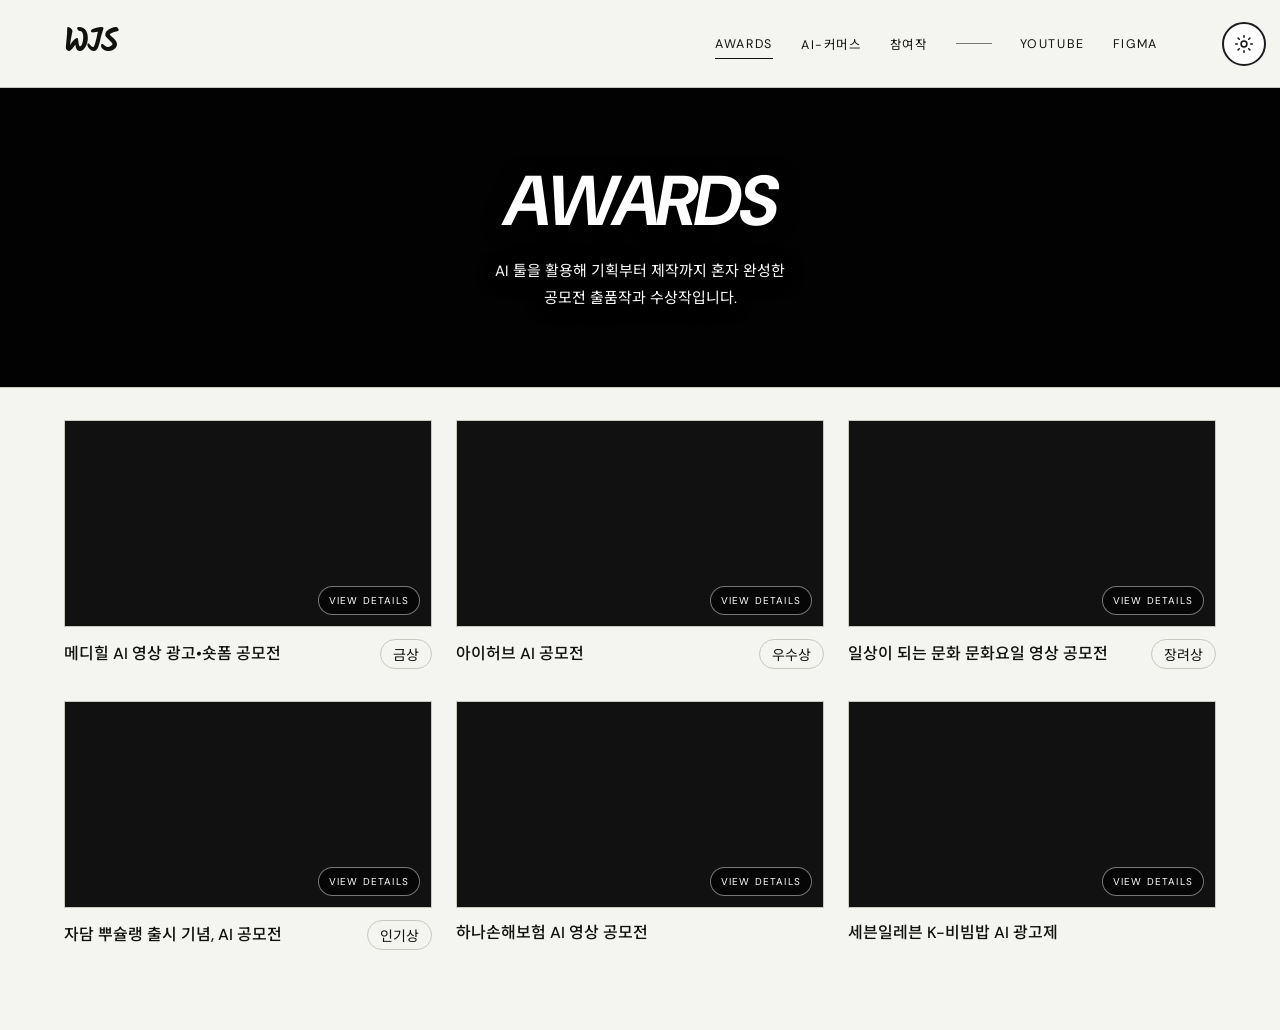
==== awards.html @ 1b49d96f "Update award details and add Figma link Add responsive detail popups for all award films, year badge" ====
<!doctype html>
<html lang="ko">
<head>
  <meta charset="utf-8">
  <meta name="viewport" content="width=device-width,initial-scale=1">
  <meta name="description" content="송위종의 공모전 출품작과 수상작">
  <title>AWARDS — SONG WIJONG</title>
  <link rel="stylesheet" href="styles.css">
  <link rel="stylesheet" href="awards.css">
  <style>
    .film-open{position:relative;display:block;width:100%;padding:0;border:0;background:none;color:inherit;cursor:pointer;text-align:inherit}
    .film-open video{display:block;width:100%;pointer-events:none}
    .film-open-hint{position:absolute;right:12px;bottom:12px;padding:7px 10px;border:1px solid rgba(255,255,255,.45);border-radius:999px;background:rgba(0,0,0,.6);color:#fff;font-size:10px;letter-spacing:.12em;backdrop-filter:blur(8px)}
    .project-modal[hidden]{display:none}
    .project-modal{position:fixed;inset:0;z-index:1000;display:grid;place-items:center;padding:24px}
    .project-modal-backdrop{position:absolute;inset:0;background:rgba(0,0,0,.82);backdrop-filter:blur(10px)}
    .project-dialog{position:relative;z-index:1;display:grid;grid-template-columns:minmax(0,1.25fr) minmax(300px,.75fr);width:min(1160px,94vw);max-height:90vh;overflow:auto;border:1px solid rgba(255,255,255,.16);background:#0b0b0b;color:#f7f7f7;box-shadow:0 30px 100px rgba(0,0,0,.55)}
    .project-media{display:flex;align-items:center;justify-content:center;min-height:420px;background:#000}
    .project-media video{display:block;width:100%;max-height:82vh;object-fit:contain;background:#000}
    .project-info{display:flex;flex-direction:column;justify-content:center;padding:clamp(28px,4vw,58px)}
    .project-kicker{margin:0 0 16px;color:#aaa;font-size:10px;letter-spacing:.2em}
    .project-year{align-self:flex-start;margin:0 0 18px;padding:7px 15px;border:1px solid rgba(255,255,255,.42);border-radius:999px;color:#fff;font-size:11px;font-weight:700;letter-spacing:.08em}
    .project-info h2{margin:0 0 12px;font-size:clamp(23px,2.7vw,40px);line-height:1.17;word-break:keep-all}
    .project-award{margin:0 0 30px;color:#ddd;font-size:15px;line-height:1.5}
    .project-award:empty{display:none}
    .project-meta{margin:0}
    .project-meta>div{display:grid;grid-template-columns:105px 1fr;gap:14px;padding:15px 0;border-top:1px solid rgba(255,255,255,.13)}
    .project-meta>div:last-child{border-bottom:1px solid rgba(255,255,255,.13)}
    .project-meta dt{font-size:12px;font-weight:700;white-space:nowrap}
    .project-meta dd{margin:0;color:#ccc;font-size:13px;line-height:1.7}
    .project-close{position:absolute;top:14px;right:14px;z-index:2;width:40px;height:40px;border:1px solid rgba(255,255,255,.3);border-radius:50%;background:rgba(0,0,0,.65);color:#fff;font-size:23px;line-height:1;cursor:pointer}
    body.modal-open{overflow:hidden}
    @media(max-width:760px){.project-modal{padding:12px}.project-dialog{grid-template-columns:1fr;width:min(96vw,560px);max-height:92vh}.project-media{min-height:auto}.project-media video{max-height:53vh}.project-info{padding:26px 22px 32px}.project-meta>div{grid-template-columns:1fr;gap:7px}.film-open-hint{font-size:9px}}
  </style>
</head>
<body>
  <header class="top solid">
    <a class="brand" href="index.html" aria-label="WJS 홈">WJS</a>
    <button class="menu-btn" aria-label="메뉴 열기">MENU</button>
    <nav>
      <a class="on" aria-current="page" href="awards.html">AWARDS</a>
      <a href="works.html">AI-커머스</a>
      <a href="participated.html">참여작</a>
      <i></i>
      <a href="https://youtube.com/channel/UCOjtJ3QTxwpZEhkZmXVab7g?si=7heXzg0yucJP3MeO" target="_blank" rel="noopener noreferrer" aria-label="유튜브 채널 (새 탭)">YOUTUBE</a>
      <a href="https://www.figma.com/proto/ed7WmPdUXU2nTLthD0Yu2n/%EC%86%A1%EC%9C%84%EC%A2%85-%ED%8F%AC%ED%8A%B8%ED%8F%B4%EB%A6%AC%EC%98%A4?node-id=6047-2&amp;t=2Xgq5gxf2o704ZY4-1&amp;scaling=contain&amp;content-scaling=fixed&amp;page-id=0%3A1" target="_blank" rel="noopener noreferrer" aria-label="Figma 포트폴리오 (새 탭)">FIGMA</a>
    </nav>
  </header>
  <main class="archive awards">
    <section class="archive-head awards-intro has-bg-video" aria-labelledby="awards-title">
      <video class="awards-bg-video" autoplay muted loop playsinline preload="auto" aria-hidden="true" tabindex="-1"><source src="videos/awards-bg.mp4" type="video/mp4"></video>
      <h1 id="awards-title">AWARDS</h1>
      <p>AI 툴을 활용해 기획부터 제작까지 혼자 완성한<br class="intro-break"> 공모전 출품작과 수상작입니다.</p>
    </section>
    <div class="award-films">
      <article class="award-film">
        <button class="film-open" type="button" data-title="메디힐 AI 영상 광고•숏폼 공모전" data-year="2026년" data-award="부문2 종합 금상" data-tools="Kling, Hailuo, NanoBanana Pro" data-role="기획, 이미지 생성, 영상 제작, 편집, 녹음" data-video="videos/mediheal.mp4#t=0.1" aria-label="메디힐 AI 영상 광고 숏폼 공모전 상세 보기">
          <video muted playsinline preload="metadata" aria-hidden="true"><source src="videos/mediheal.mp4#t=0.1" type="video/mp4"></video><span class="film-open-hint">VIEW DETAILS</span>
        </button>
        <div class="film-caption"><h2>메디힐 AI 영상 광고•숏폼 공모전</h2><span class="film-award">금상</span></div>
      </article>
      <article class="award-film">
        <button class="film-open" type="button" data-title="아이허브 AI 공모전" data-year="2026년" data-award="주제1 숏폼 부문 우수상" data-tools="Kling, NanoBanana Pro, ChatGPT, Suno AI" data-role="기획, 이미지 생성, 영상 제작, 편집, 녹음" data-video="videos/iherb.mp4#t=0.1" aria-label="아이허브 AI 공모전 상세 보기">
          <video muted playsinline preload="metadata" aria-hidden="true"><source src="videos/iherb.mp4#t=0.1" type="video/mp4"></video><span class="film-open-hint">VIEW DETAILS</span>
        </button>
        <div class="film-caption"><h2>아이허브 AI 공모전</h2><span class="film-award">우수상</span></div>
      </article>
      <article class="award-film">
        <button class="film-open" type="button" data-title="일상이 되는 문화 문화요일 영상 공모전" data-year="2026년" data-award="장려상" data-tools="Kling, Hailuo, NanoBanana Pro, Suno AI" data-role="기획, 이미지 생성, 동영상 생성, 편집" data-video="videos/culture.mp4#t=0.1" aria-label="일상이 되는 문화 문화요일 영상 공모전 상세 보기">
          <video muted playsinline preload="metadata" aria-hidden="true"><source src="videos/culture.mp4#t=0.1" type="video/mp4"></video><span class="film-open-hint">VIEW DETAILS</span>
        </button>
        <div class="film-caption"><h2>일상이 되는 문화 문화요일 영상 공모전</h2><span class="film-award">장려상</span></div>
      </article>
      <article class="award-film">
        <button class="film-open" type="button" data-title="자담 뿌슐랭 출시 기념, AI 공모전" data-year="2026년" data-award="인기상" data-tools="Kling, NanoBanana Pro, Suno AI" data-role="기획, 이미지 생성, 동영상 생성, 편집" data-video="videos/bbusulang.mp4#t=0.1" aria-label="자담 뿌슐랭 출시 기념 AI 공모전 상세 보기">
          <video muted playsinline preload="metadata" aria-hidden="true"><source src="videos/bbusulang.mp4#t=0.1" type="video/mp4"></video><span class="film-open-hint">VIEW DETAILS</span>
        </button>
        <div class="film-caption"><h2>자담 뿌슐랭 출시 기념, AI 공모전</h2><span class="film-award">인기상</span></div>
      </article>
      <article class="award-film">
        <button class="film-open" type="button" data-title="하나손해보험 AI 영상 공모전" data-year="2026년" data-award="" data-tools="Kling, SeeDance2.5, Midjourney, ChatGPT, Suno AI, 타입캐스트" data-role="기획, 이미지 생성, 동영상 생성, 편집" data-video="videos/hana.mp4#t=0.1" aria-label="하나손해보험 AI 영상 공모전 상세 보기">
          <video muted playsinline preload="metadata" aria-hidden="true"><source src="videos/hana.mp4#t=0.1" type="video/mp4"></video><span class="film-open-hint">VIEW DETAILS</span>
        </button>
        <div class="film-caption"><h2>하나손해보험 AI 영상 공모전</h2></div>
      </article>
      <article class="award-film">
        <button class="film-open" type="button" data-title="세븐일레븐 K-비빔밥 AI 광고제" data-year="2026년" data-award="" data-tools="Kling, SeeDance2.5, Midjourney, ChatGPT, Suno AI, 타입캐스트" data-role="기획, 이미지 생성, 동영상 생성, 편집" data-video="videos/seveneleven-bibimbap.mp4#t=0.1" aria-label="세븐일레븐 K 비빔밥 AI 광고제 상세 보기">
          <video muted playsinline preload="metadata" aria-hidden="true"><source src="videos/seveneleven-bibimbap.mp4#t=0.1" type="video/mp4"></video><span class="film-open-hint">VIEW DETAILS</span>
        </button>
        <div class="film-caption"><h2>세븐일레븐 K-비빔밥 AI 광고제</h2></div>
      </article>
    </div>
  </main>

  <div class="project-modal" id="award-detail" hidden>
    <div class="project-modal-backdrop" data-close-project></div>
    <section class="project-dialog" role="dialog" aria-modal="true" aria-labelledby="project-modal-title">
      <button class="project-close" type="button" data-close-project aria-label="상세 창 닫기">×</button>
      <div class="project-media"><video controls playsinline preload="metadata" aria-label="공모전 영상"><source src="" type="video/mp4">이 브라우저에서는 영상을 재생할 수 없습니다.</video></div>
      <div class="project-info">
        <p class="project-kicker">AWARD FILM</p>
        <p class="project-year"></p>
        <h2 id="project-modal-title"></h2>
        <p class="project-award"></p>
        <dl class="project-meta">
          <div><dt>사용 AI 툴 │</dt><dd class="project-tools"></dd></div>
          <div><dt>담당 │</dt><dd class="project-role"></dd></div>
        </dl>
      </div>
    </section>
  </div>

  <div class="notice" role="status">SNS 주소를 연결할 예정입니다.</div>
  <script src="app.js"></script>
  <script>
    (() => {
      const modal = document.getElementById('award-detail');
      if (!modal) return;
      const modalVideo = modal.querySelector('video');
      const modalSource = modalVideo.querySelector('source');
      const title = modal.querySelector('#project-modal-title');
      const year = modal.querySelector('.project-year');
      const award = modal.querySelector('.project-award');
      const tools = modal.querySelector('.project-tools');
      const role = modal.querySelector('.project-role');
      const closeButton = modal.querySelector('.project-close');
      let lastButton = null;
      const closeModal = () => {
        modalVideo.pause();
        modal.hidden = true;
        document.body.classList.remove('modal-open');
        if (lastButton) lastButton.focus();
      };
      document.querySelectorAll('.film-open').forEach((button) => {
        button.addEventListener('click', () => {
          lastButton = button;
          title.textContent = button.dataset.title;
          year.textContent = button.dataset.year;
          award.textContent = button.dataset.award;
          tools.textContent = button.dataset.tools;
          role.textContent = button.dataset.role;
          modalSource.src = button.dataset.video;
          modalVideo.load();
          modal.hidden = false;
          document.body.classList.add('modal-open');
          closeButton.focus();
        });
      });
      modal.querySelectorAll('[data-close-project]').forEach((button) => button.addEventListener('click', closeModal));
      document.addEventListener('keydown', (event) => { if (event.key === 'Escape' && !modal.hidden) closeModal(); });
    })();
  </script>
</body>
</html>
---- styles.css ----
@import url('https://fonts.googleapis.com/css2?family=DM+Sans:wght@400;500;600;700&family=Noto+Sans+KR:wght@400;500;600;700&family=Kalam:wght@700&display=swap');
.archive-head h1.commerce-title{font-size:clamp(2rem,4.5vw,5rem);line-height:1.2;letter-spacing:-.04em}.top nav a{white-space:nowrap}
:root{--black:#050505;--white:#f5f5f0;--grey:#9a9a94;--line:#2b2b2b}*{box-sizing:border-box}html{background:var(--black);scroll-behavior:smooth}body{margin:0;background:var(--black);color:var(--white);font-family:'DM Sans','Noto Sans KR',sans-serif;min-height:100vh}a{color:inherit;text-decoration:none}button{font:inherit;color:inherit}.top{position:fixed;top:0;left:0;right:0;height:88px;z-index:20;display:flex;align-items:center;padding:0 5vw;justify-content:space-between;background:linear-gradient(#000b,transparent)}.top.solid{background:#050505;border-bottom:1px solid var(--line)}.brand{font-size:1.25rem;font-weight:700;letter-spacing:-.06em}.brand span{font-weight:400}.top nav{display:flex;align-items:center;gap:28px;font-size:.78rem;letter-spacing:.13em}.top nav a{position:relative}.top nav a:after{content:'';position:absolute;left:0;right:100%;bottom:-7px;height:1px;background:#fff;transition:.25s}.top nav a:hover:after,.top nav a.on:after{right:0}.top nav i{width:36px;height:1px;background:#777}.top nav [data-pending]{color:#b8b8b4}.menu-btn{display:none;background:transparent;border:0;font-size:.75rem;letter-spacing:.15em}.showreel{position:relative;height:100vh;min-height:650px;overflow:hidden;background:#090909}.reel-layer{position:absolute;inset:-4%;opacity:0;transform:scale(1.03);transition:opacity 1.2s,transform 7s;filter:saturate(.75);background-size:cover;background-position:center}.reel-layer.active{opacity:1;transform:scale(1)}.reel-layer[data-reel="01"]{background:radial-gradient(circle at 70% 35%,#f8bf68 0 6%,transparent 18%),linear-gradient(120deg,#161d29,#4f3035 55%,#c16445)}.reel-layer[data-reel="02"]{background:radial-gradient(circle at 30% 65%,#dff8ff 0 5%,transparent 23%),linear-gradient(145deg,#1e4b55,#7899a0 48%,#17242b)}.reel-layer[data-reel="03"]{background:linear-gradient(120deg,#130c20,#682640 48%,#dd8059)}.shade{position:absolute;inset:0;background:linear-gradient(90deg,#0009,transparent 42%,#0007),linear-gradient(0deg,#0009,transparent 45%,#0005)}.reel-copy{position:absolute;inset:0;display:grid;grid-template-columns:1fr auto 1fr;align-items:center;text-align:center;padding:0 5vw}.reel-copy h1{font-size:clamp(5rem,10vw,11rem);line-height:.77;letter-spacing:-.075em;margin:18px 0}.reel-copy p,.side-label{font-size:.68rem;letter-spacing:.38em}.side-label{justify-self:start}.side-label.right{justify-self:end}.sound{background:transparent;border:1px solid #ffffff70;padding:9px 14px;border-radius:99px;font-size:.65rem;letter-spacing:.15em;cursor:pointer}.progress{position:absolute;left:5vw;right:5vw;bottom:60px;height:1px;background:#ffffff40}.progress span{display:block;width:0;height:1px;background:#fff;animation:progress 7s linear infinite}@keyframes progress{to{width:100%}}.home-foot{position:fixed;left:5vw;right:5vw;bottom:20px;z-index:6;display:flex;justify-content:space-between;font-size:.61rem;letter-spacing:.22em;color:#c4c4c0}.archive{padding:170px 5vw 90px;max-width:1700px;margin:auto}.archive-head{display:grid;grid-template-columns:1fr 2fr 1fr;align-items:end;padding-bottom:56px}.archive-head p{font-size:.68rem;letter-spacing:.25em;color:var(--grey)}.archive-head h1{font-size:clamp(4.5rem,9vw,10rem);line-height:.8;letter-spacing:-.075em;margin:0}.archive-head sup{font-size:.7rem;letter-spacing:0;color:var(--grey);vertical-align:top}.archive-head>span{font-size:.82rem;color:var(--grey);justify-self:end}.project-grid{display:grid;grid-template-columns:repeat(2,1fr);gap:60px 18px}.project{border:0;background:transparent;padding:0;text-align:left;cursor:pointer}.project.large{grid-column:span 2}.thumb{display:grid;place-items:center;aspect-ratio:16/9;overflow:hidden;position:relative;background-size:110%;transition:background-size .7s}.project.large .thumb{aspect-ratio:2.15/1}.thumb:after{content:'';position:absolute;inset:0;background:#0000;transition:.3s}.thumb b{position:relative;z-index:2;opacity:0;border:1px solid #fff;border-radius:50%;width:72px;height:72px;display:grid;place-items:center;font-size:.68rem;letter-spacing:.12em;transition:.3s}.project:hover .thumb{background-size:116%}.project:hover .thumb:after{background:#0005}.project:hover .thumb b{opacity:1}.t1{background:linear-gradient(165deg,#879bac 0 40%,#c8bd91 41% 58%,#324b3c 59%)}.t2{background:radial-gradient(circle,#e05b29 0 8%,transparent 9%),linear-gradient(135deg,#210806,#82230f)}.t3{background:linear-gradient(110deg,#d8fa58 0 46%,#243921 47% 58%,#8ec545 59%)}.t4{background:radial-gradient(circle at 40% 40%,#f2d17d 0 14%,transparent 15%),linear-gradient(140deg,#24463e,#75a37a)}.t5{background:linear-gradient(160deg,#9fb9d4 0 47%,#f4f2e4 48% 62%,#8cb7da 63%)}.t6{background:linear-gradient(130deg,#ddd 0 28%,#303030 29% 67%,#930f18 68%)}.project-info{display:flex;justify-content:space-between;padding-top:14px}.project-info strong{font-size:1rem}.project-info small{font-size:.65rem;letter-spacing:.12em;color:var(--grey)}.awards{min-height:100vh}.award-list{border-top:1px solid var(--line)}.award-row{width:100%;display:grid;grid-template-columns:70px 1.8fr 1fr 80px 40px;align-items:center;padding:33px 5px;border-bottom:1px solid var(--line);color:var(--white);transition:.25s}.award-row:hover{background:#f2f2ed;color:#080808;padding-left:20px;padding-right:20px}.award-row .num,.award-row .year{font-size:.7rem;color:var(--grey)}.award-name strong{display:block;font-size:clamp(1.3rem,2.5vw,2.5rem);letter-spacing:-.04em}.award-name small,.prize small{font-size:.75rem;color:var(--grey)}.prize{font-size:.75rem;letter-spacing:.12em}.arrow{font-size:1.4rem}.viewer{position:fixed;inset:0;z-index:50;background:#080808;display:none;place-items:center;text-align:center}.viewer.open{display:grid}.viewer h2{font-size:clamp(4rem,10vw,10rem);line-height:.8;letter-spacing:-.07em;margin:20px}.viewer p,.viewer span{color:var(--grey);font-size:.8rem}.viewer-close{position:absolute;top:30px;right:4vw;border:0;background:transparent;cursor:pointer;font-size:.72rem;letter-spacing:.14em}.notice{position:fixed;left:50%;bottom:30px;transform:translate(-50%,20px);background:#eee;color:#111;padding:12px 18px;font-size:.78rem;opacity:0;pointer-events:none;z-index:70;transition:.3s}.notice.show{opacity:1;transform:translate(-50%,0)}
@media(max-width:850px){.top{height:70px;padding:0 20px}.menu-btn{display:block}.top nav{position:fixed;inset:70px 0 auto;background:#070707;border-top:1px solid var(--line);padding:28px 20px;display:none;flex-direction:column;align-items:flex-start;font-size:1rem}.top.menu-open nav{display:flex}.top nav i{width:100%}.reel-copy{grid-template-columns:1fr}.side-label{display:none}.reel-copy h1{font-size:20vw}.home-foot{left:20px;right:20px}.archive{padding:130px 20px 60px}.archive-head{display:block}.archive-head h1{margin:28px 0}.archive-head>span{display:block}.project-grid{display:block}.project{display:block;width:100%;margin-bottom:42px}.project.large .thumb,.thumb{aspect-ratio:16/10}.project-info{display:block}.project-info small{display:block;margin-top:4px}.award-row{grid-template-columns:40px 1fr 35px;padding:24px 0}.award-row .prize,.award-row .year{display:none}}
.theme-toggle{position:fixed;top:22px;right:3vw;z-index:24;width:44px;height:44px;border-radius:50%;border:1px solid #ffffff70;background:#090909b8;color:#fff;display:grid;place-items:center;cursor:pointer;backdrop-filter:blur(12px);transition:background .25s,color .25s,border-color .25s,transform .2s}.theme-toggle:hover{transform:scale(1.07);background:#fff;color:#080808}.theme-toggle:focus-visible{outline:2px solid currentColor;outline-offset:3px}.theme-toggle svg{position:absolute;width:20px;height:20px;fill:none;stroke:currentColor;stroke-width:1.8;stroke-linecap:round;stroke-linejoin:round;transition:opacity .25s,transform .35s}.moon-icon{opacity:0;transform:rotate(-30deg) scale(.65)}.light .sun-icon{opacity:0;transform:rotate(45deg) scale(.65)}.light .moon-icon{opacity:1;transform:rotate(0) scale(1)}
.light{--black:#f4f4f0;--white:#11110f;--grey:#62625d;--line:#c9c9c2;background:#f4f4f0}.light body{background:#f4f4f0;color:#11110f}.light .top.solid{background:#f4f4f0}.light .top:not(.solid){background:linear-gradient(#fffc,transparent)}.light .top:not(.solid) .brand,.light .top:not(.solid) nav a{color:#11110f;text-shadow:0 1px 8px #fff}.light .top nav i{background:#777}.light .theme-toggle{background:#ffffffe8;color:#111;border-color:#1115}.light .theme-toggle:hover{background:#111;color:#fff}.light .viewer{background:#f4f4f0}.light .notice{background:#111;color:#fff}.light .award-row{color:#11110f}.light .award-row:hover{background:#111;color:#fff}.light .top nav a:after{background:#111}.light .showreel{background:#ddd}.light .shade{background:linear-gradient(90deg,#fff9,transparent 42%,#fff6),linear-gradient(0deg,#fff8,transparent 45%,#fff4)}.light .reel-copy,.light .home-foot{color:#111;text-shadow:0 1px 12px #fff}.light .sound{border-color:#1118;background:#ffffff40}.light .progress{background:#0003}.light .progress span{background:#111}
@media(max-width:850px){.theme-toggle{top:14px;right:76px;width:42px;height:42px}.light .top nav{background:#f4f4f0}}
.top nav{margin-right:58px}.theme-toggle{right:14px;background:#1b1c20;border-color:#1b1c20;color:#fff}.theme-toggle:hover{background:#292a30;color:#fff}.theme-toggle .sun-icon{opacity:0;transform:rotate(45deg) scale(.65)}.theme-toggle .moon-icon{opacity:1;transform:rotate(0) scale(1);fill:#fff;stroke:none}.light .theme-toggle{background:#fff;color:#111;border:2px solid #1b1c20}.light .theme-toggle:hover{background:#f2f2ef;color:#111}.light .theme-toggle .sun-icon{opacity:1;transform:rotate(0) scale(1);fill:none;stroke:currentColor}.light .theme-toggle .moon-icon{opacity:0;transform:rotate(-30deg) scale(.65);fill:none;stroke:currentColor}@media(max-width:850px){.top nav{margin-right:0}.theme-toggle{right:76px}}
.top .brand{display:inline-flex;align-items:center;font-family:'Kalam','Segoe Print',cursive;font-size:2rem;font-weight:700;letter-spacing:-.055em;line-height:1.2;white-space:nowrap}
---- awards.css ----
.archive.awards{max-width:none;padding:88px 0 80px}
.awards .archive-head{display:flex;flex-direction:column;align-items:center;justify-content:center;min-height:300px;padding:48px 24px;text-align:center;border-bottom:1px solid var(--line)}
.awards .archive-head h1{font-size:clamp(3rem,5.5vw,5.5rem);font-style:italic;font-weight:700;letter-spacing:-.045em;line-height:1.1;margin:0}
.awards .archive-head p{font-size:.9375rem;line-height:1.8;letter-spacing:0;color:var(--white);margin:18px 0 0;word-break:keep-all}
.awards .archive-head.has-bg-video{position:relative;isolation:isolate;overflow:hidden;color:#fff;background:#050505}
.awards .archive-head.has-bg-video::after{content:"";position:absolute;inset:0;z-index:-1;background:linear-gradient(180deg,rgba(0,0,0,.58),rgba(0,0,0,.68));pointer-events:none}
.awards .archive-head.has-bg-video>h1,.awards .archive-head.has-bg-video>p{position:relative;z-index:1;color:#fff;text-shadow:0 2px 20px rgba(0,0,0,.8)}
.awards-bg-video{position:absolute;inset:0;z-index:-2;width:100%;height:100%;object-fit:contain;object-position:center;opacity:.58;pointer-events:none;user-select:none}
.award-films{max-width:1200px;margin:32px auto 0;padding:0 24px;display:grid;grid-template-columns:repeat(3,minmax(0,1fr));gap:32px 24px}
.award-film{min-width:0}.award-film video,.award-film iframe{display:block;width:100%;aspect-ratio:16/9;object-fit:contain;background:#111;border:1px solid var(--line)}.award-film iframe{height:auto}
.film-caption{display:flex;align-items:center;justify-content:space-between;gap:12px;padding-top:12px}.film-caption h2{font-size:1rem;line-height:1.6;margin:0;font-weight:500}.film-award{font-size:.875rem;white-space:nowrap;border:1px solid var(--line);border-radius:30px;padding:4px 12px}.award-film video:focus-visible,.award-film iframe:focus-visible{outline:2px solid var(--white);outline-offset:4px}
@media(max-width:850px){.archive.awards{padding-top:70px}.awards .archive-head{min-height:250px}.award-films{grid-template-columns:repeat(2,minmax(0,1fr));gap:28px 18px}}
@media(max-width:540px){.award-films{grid-template-columns:1fr;padding:0 20px;gap:28px}.awards .archive-head{padding:40px 20px}.awards .archive-head p{font-size:.875rem}.intro-break{display:none}}
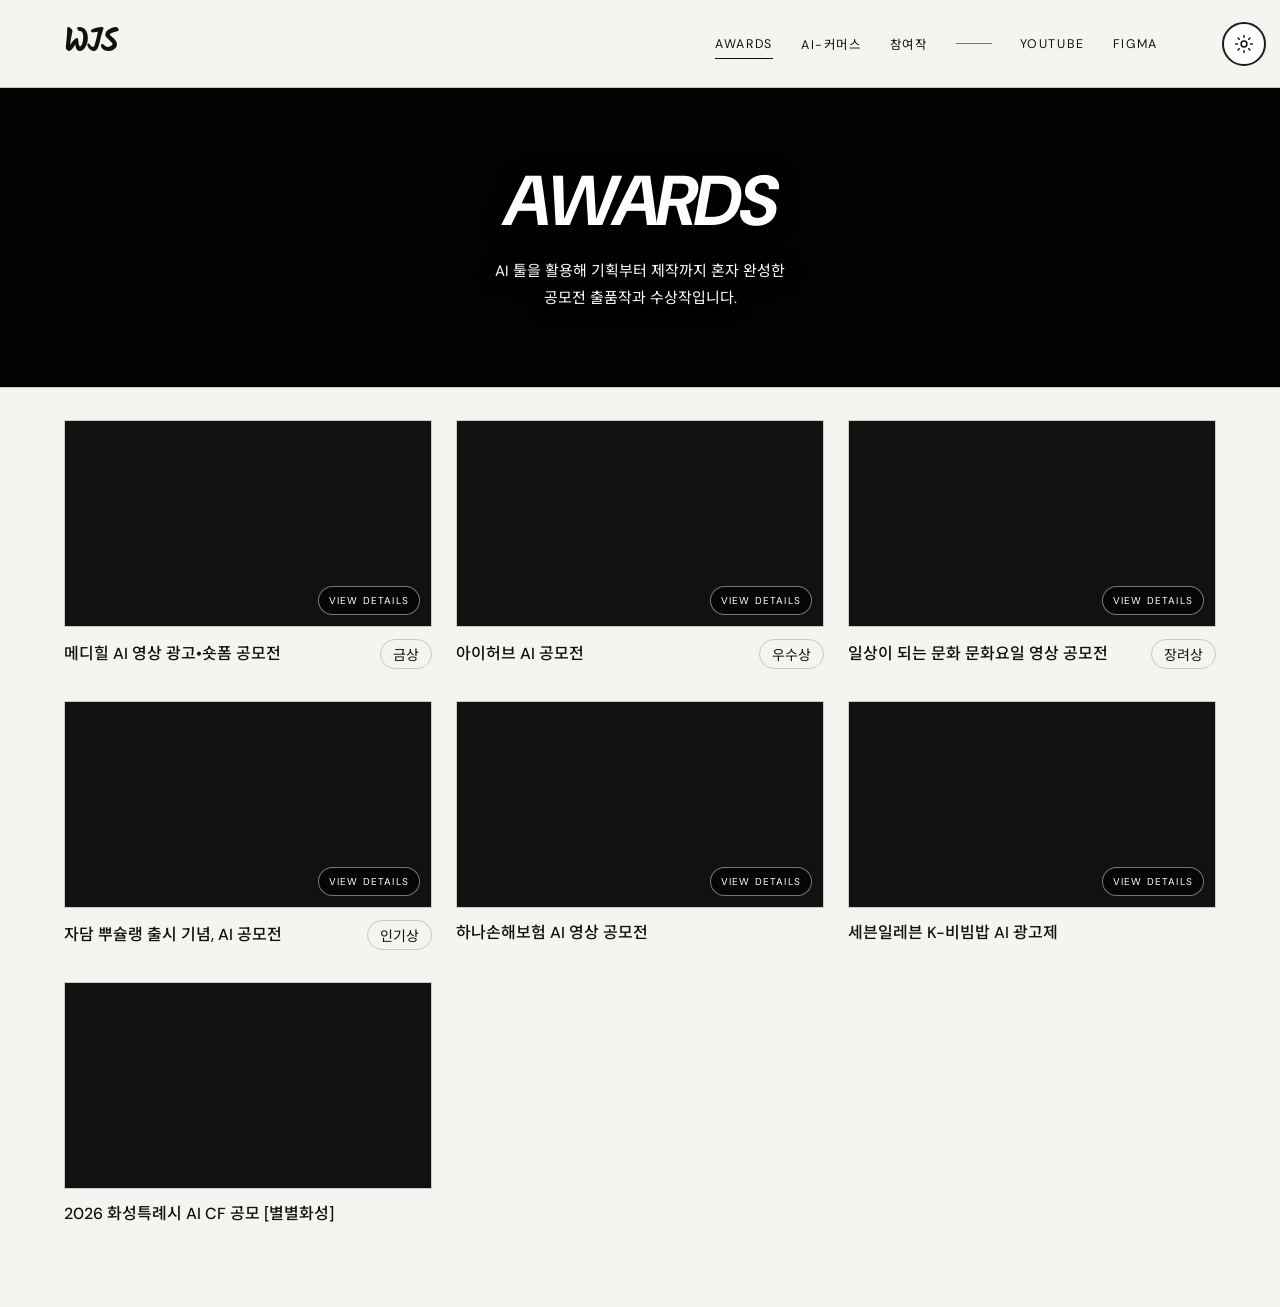
==== commit 1d71716e: "Add dated AI commerce and award videos" ====
--- a/awards.html
+++ b/awards.html
@@ -89,6 +89,10 @@
         </button>
         <div class="film-caption"><h2>세븐일레븐 K-비빔밥 AI 광고제</h2></div>
       </article>
+      <article class="award-film">
+        <iframe src="https://www.youtube-nocookie.com/embed/-9k5VGHhwqo" title="2026 화성특례시 AI CF 공모 [별별화성]" loading="lazy" allow="accelerometer; autoplay; clipboard-write; encrypted-media; gyroscope; picture-in-picture; web-share" referrerpolicy="strict-origin-when-cross-origin" allowfullscreen></iframe>
+        <div class="film-caption"><h2>2026 화성특례시 AI CF 공모 [별별화성]</h2></div>
+      </article>
     </div>
   </main>
 
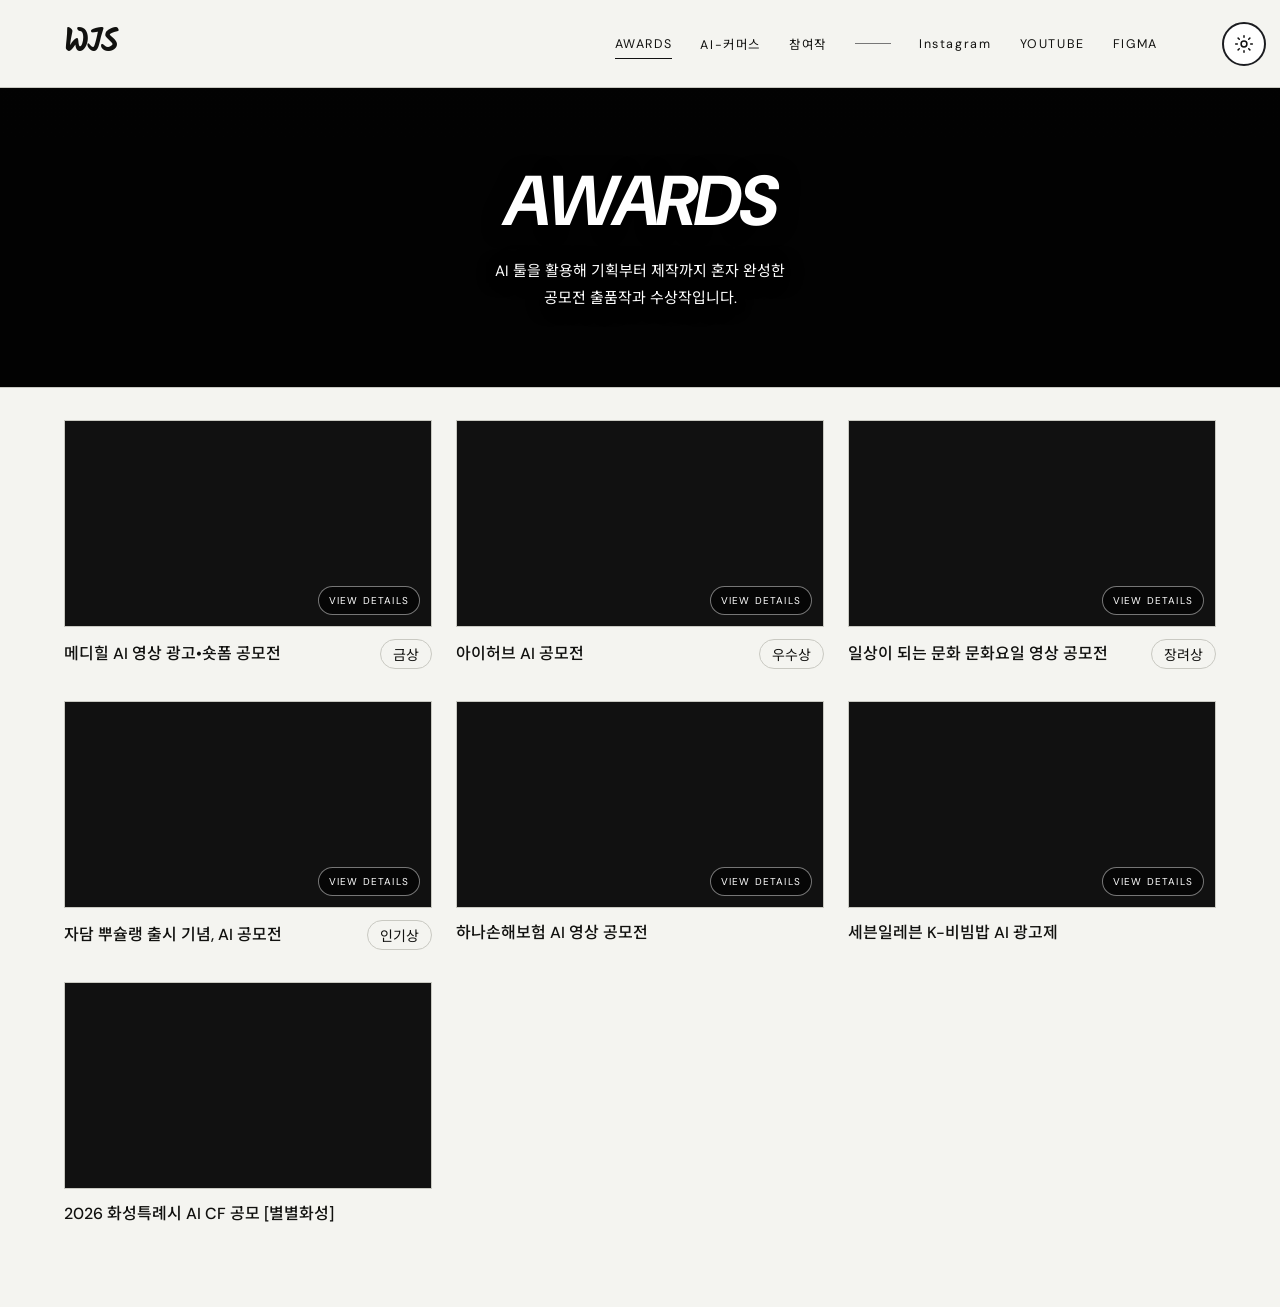
==== commit 8355570a: "Add Instagram link before YouTube in navigation" ====
--- a/awards.html
+++ b/awards.html
@@ -42,6 +42,7 @@
       <a href="works.html">AI-커머스</a>
       <a href="participated.html">참여작</a>
       <i></i>
+      <a href="https://www.instagram.com/96.wj_song/" target="_blank" rel="noopener noreferrer" aria-label="Instagram (새 탭)">Instagram</a>
       <a href="https://youtube.com/channel/UCOjtJ3QTxwpZEhkZmXVab7g?si=7heXzg0yucJP3MeO" target="_blank" rel="noopener noreferrer" aria-label="유튜브 채널 (새 탭)">YOUTUBE</a>
       <a href="https://www.figma.com/proto/ed7WmPdUXU2nTLthD0Yu2n/%EC%86%A1%EC%9C%84%EC%A2%85-%ED%8F%AC%ED%8A%B8%ED%8F%B4%EB%A6%AC%EC%98%A4?node-id=6047-2&amp;t=2Xgq5gxf2o704ZY4-1&amp;scaling=contain&amp;content-scaling=fixed&amp;page-id=0%3A1" target="_blank" rel="noopener noreferrer" aria-label="Figma 포트폴리오 (새 탭)">FIGMA</a>
     </nav>
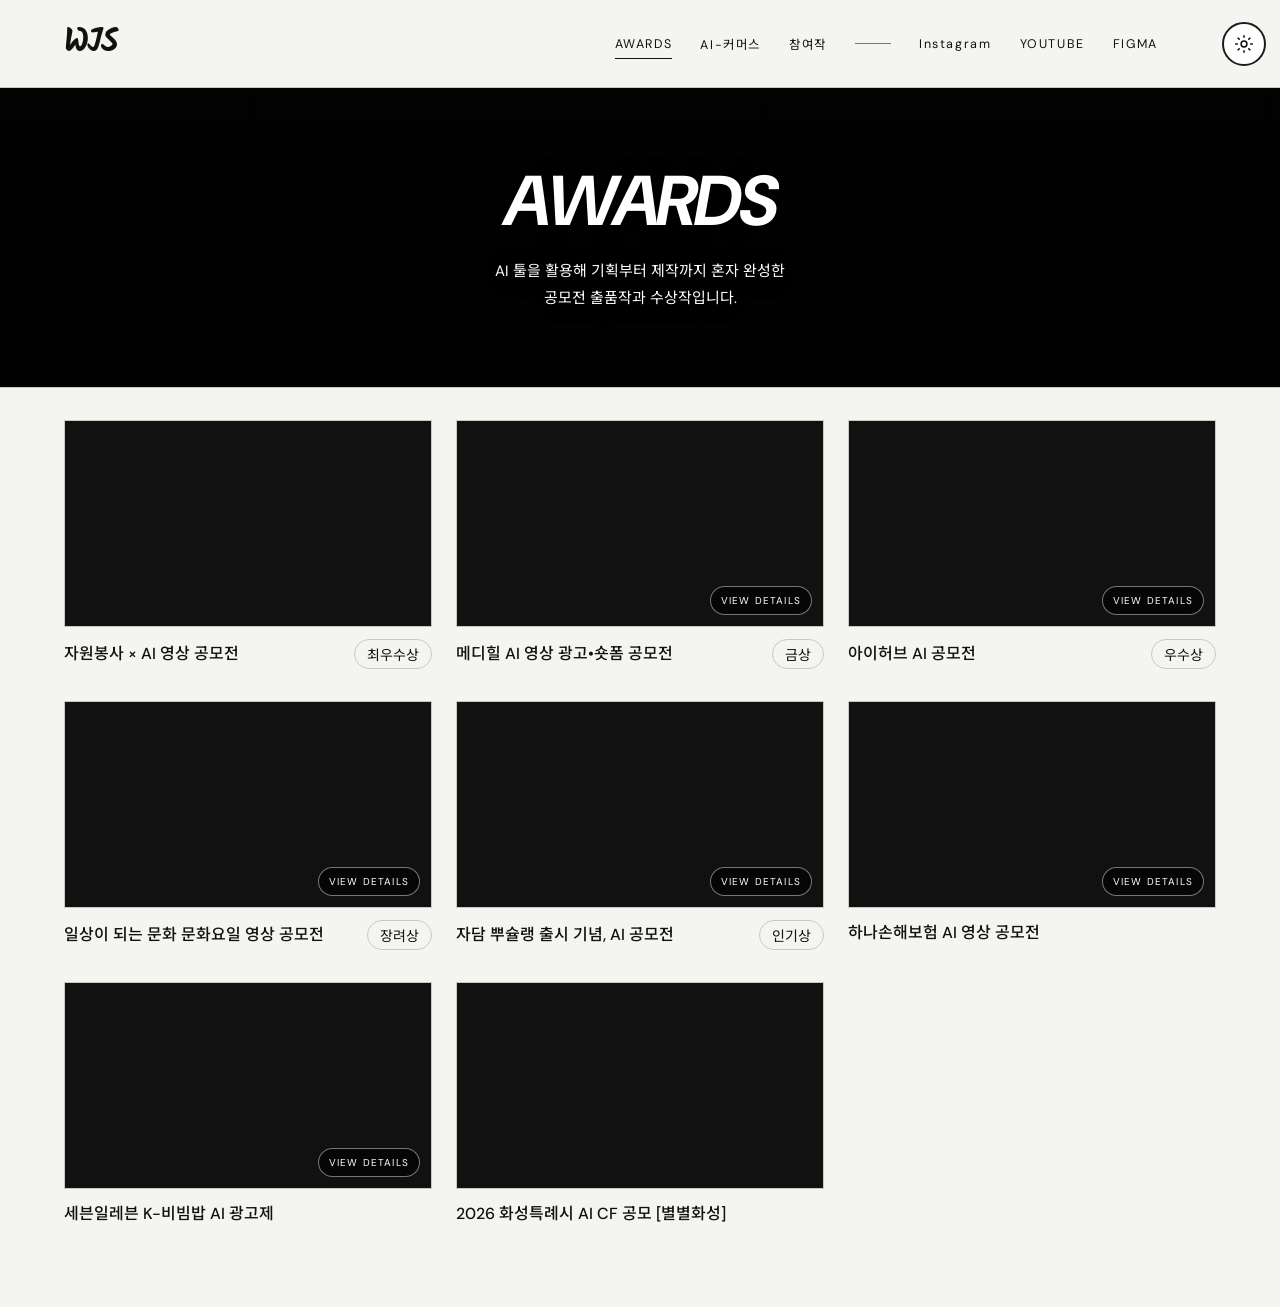
==== commit 2e825d23: "Add volunteer AI film as first award with grand prize label" ====
--- a/awards.html
+++ b/awards.html
@@ -54,6 +54,10 @@
       <p>AI 툴을 활용해 기획부터 제작까지 혼자 완성한<br class="intro-break"> 공모전 출품작과 수상작입니다.</p>
     </section>
     <div class="award-films">
+      <article class="award-film">
+        <iframe src="https://www.youtube-nocookie.com/embed/ixm38GknoVs" title="자원봉사 × AI 영상 공모전 — 최우수상" allow="accelerometer; autoplay; clipboard-write; encrypted-media; gyroscope; picture-in-picture; web-share" referrerpolicy="strict-origin-when-cross-origin" allowfullscreen></iframe>
+        <div class="film-caption"><h2>자원봉사 × AI 영상 공모전</h2><span class="film-award">최우수상</span></div>
+      </article>
       <article class="award-film">
         <button class="film-open" type="button" data-title="메디힐 AI 영상 광고•숏폼 공모전" data-year="2026년" data-award="부문2 종합 금상" data-tools="Kling, Hailuo, NanoBanana Pro" data-role="기획, 이미지 생성, 영상 제작, 편집, 녹음" data-video="videos/mediheal.mp4#t=0.1" aria-label="메디힐 AI 영상 광고 숏폼 공모전 상세 보기">
           <video muted playsinline preload="metadata" aria-hidden="true"><source src="videos/mediheal.mp4#t=0.1" type="video/mp4"></video><span class="film-open-hint">VIEW DETAILS</span>
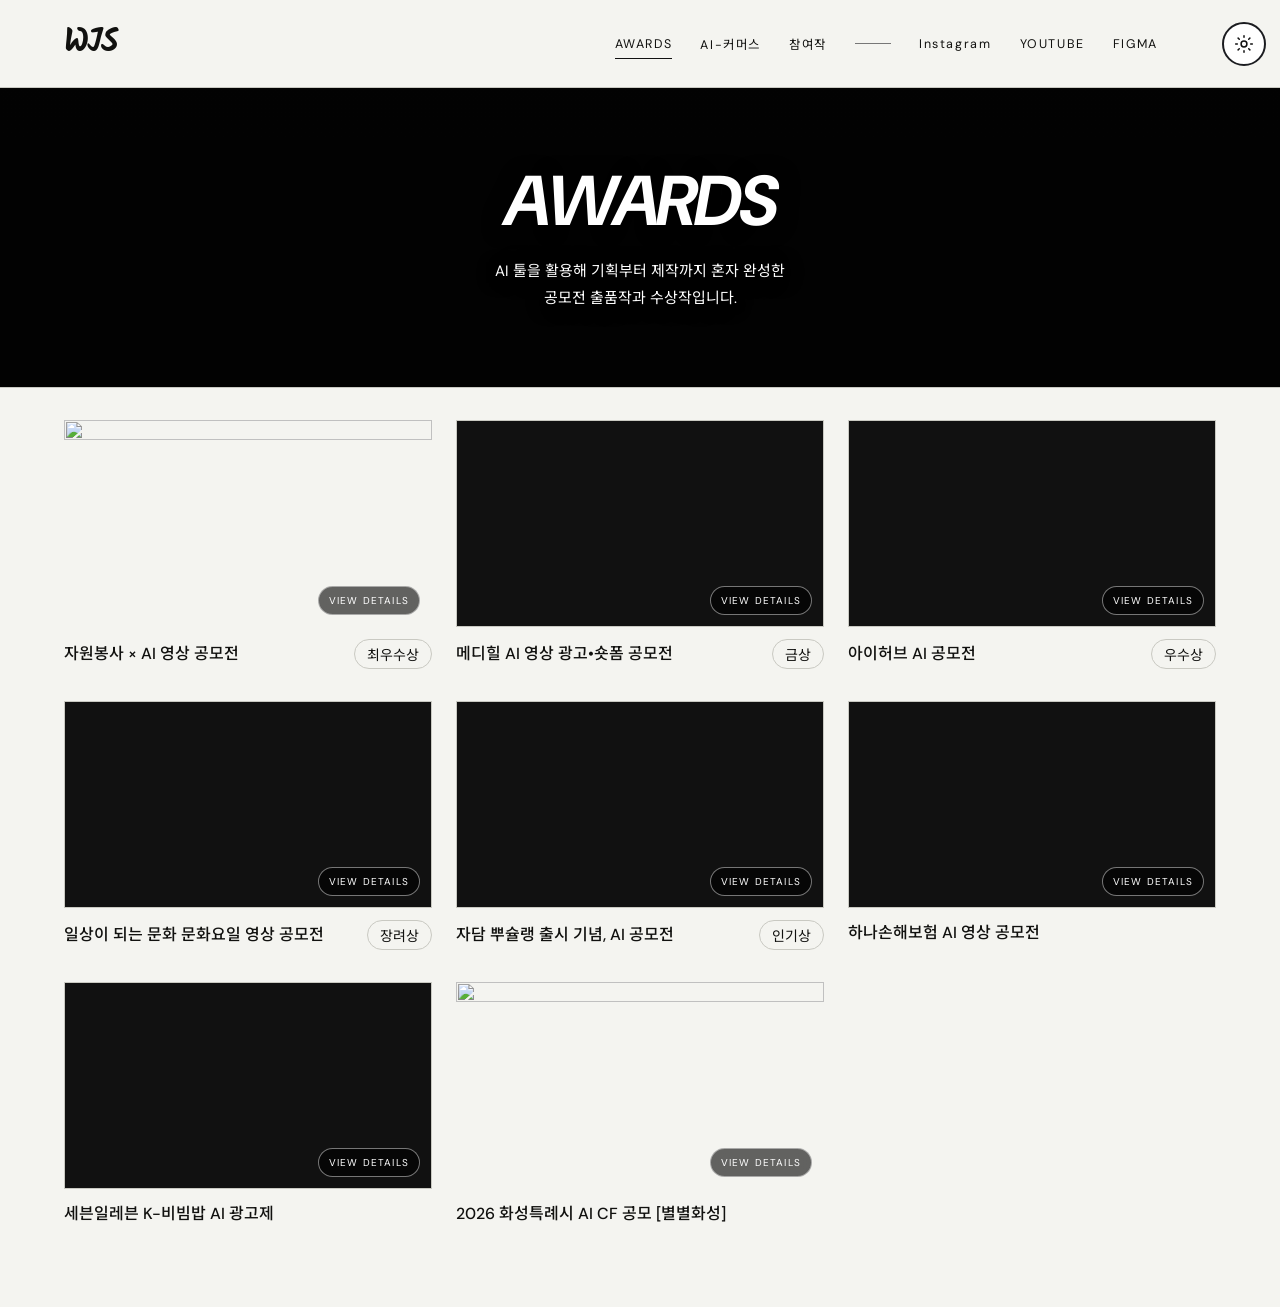
==== commit 4271300c: "Open YouTube award films in detail modal with description support" ====
--- a/awards.html
+++ b/awards.html
@@ -17,6 +17,9 @@
     .project-dialog{position:relative;z-index:1;display:grid;grid-template-columns:minmax(0,1.25fr) minmax(300px,.75fr);width:min(1160px,94vw);max-height:90vh;overflow:auto;border:1px solid rgba(255,255,255,.16);background:#0b0b0b;color:#f7f7f7;box-shadow:0 30px 100px rgba(0,0,0,.55)}
     .project-media{display:flex;align-items:center;justify-content:center;min-height:420px;background:#000}
     .project-media video{display:block;width:100%;max-height:82vh;object-fit:contain;background:#000}
+    .project-media iframe{width:100%;aspect-ratio:16/9;border:0}
+    .project-description{color:#ccc;font-size:16px;line-height:1.7;white-space:pre-line}
+    .project-media [hidden],.project-info [hidden]{display:none}
     .project-info{display:flex;flex-direction:column;justify-content:center;padding:clamp(28px,4vw,58px)}
     .project-kicker{margin:0 0 16px;color:#aaa;font-size:10px;letter-spacing:.2em}
     .project-year{align-self:flex-start;margin:0 0 18px;padding:7px 15px;border:1px solid rgba(255,255,255,.42);border-radius:999px;color:#fff;font-size:11px;font-weight:700;letter-spacing:.08em}
@@ -55,7 +58,7 @@
     </section>
     <div class="award-films">
       <article class="award-film">
-        <iframe src="https://www.youtube-nocookie.com/embed/ixm38GknoVs" title="자원봉사 × AI 영상 공모전 — 최우수상" allow="accelerometer; autoplay; clipboard-write; encrypted-media; gyroscope; picture-in-picture; web-share" referrerpolicy="strict-origin-when-cross-origin" allowfullscreen></iframe>
+        <button class="film-open" type="button" data-youtube="ixm38GknoVs" data-title="자원봉사 × AI 영상 공모전" data-award="최우수상" aria-label="자원봉사 × AI 영상 공모전 — 최우수상 상세 보기"><img src="https://i.ytimg.com/vi/ixm38GknoVs/hqdefault.jpg" alt="" style="display:block;width:100%;aspect-ratio:16/9;object-fit:cover"><span class="film-open-hint">VIEW DETAILS</span></button>
         <div class="film-caption"><h2>자원봉사 × AI 영상 공모전</h2><span class="film-award">최우수상</span></div>
       </article>
       <article class="award-film">
@@ -95,7 +98,7 @@
         <div class="film-caption"><h2>세븐일레븐 K-비빔밥 AI 광고제</h2></div>
       </article>
       <article class="award-film">
-        <iframe src="https://www.youtube-nocookie.com/embed/-9k5VGHhwqo" title="2026 화성특례시 AI CF 공모 [별별화성]" loading="lazy" allow="accelerometer; autoplay; clipboard-write; encrypted-media; gyroscope; picture-in-picture; web-share" referrerpolicy="strict-origin-when-cross-origin" allowfullscreen></iframe>
+        <button class="film-open" type="button" data-youtube="-9k5VGHhwqo" data-title="2026 화성특례시 AI CF 공모 [별별화성]" data-award="" aria-label="2026 화성특례시 AI CF 공모 [별별화성] 상세 보기"><img src="https://i.ytimg.com/vi/-9k5VGHhwqo/hqdefault.jpg" alt="" style="display:block;width:100%;aspect-ratio:16/9;object-fit:cover"><span class="film-open-hint">VIEW DETAILS</span></button>
         <div class="film-caption"><h2>2026 화성특례시 AI CF 공모 [별별화성]</h2></div>
       </article>
     </div>
@@ -111,6 +114,7 @@
         <p class="project-year"></p>
         <h2 id="project-modal-title"></h2>
         <p class="project-award"></p>
+        <p class="project-description" hidden></p>
         <dl class="project-meta">
           <div><dt>사용 AI 툴 │</dt><dd class="project-tools"></dd></div>
           <div><dt>담당 │</dt><dd class="project-role"></dd></div>
@@ -126,6 +130,13 @@
       const modal = document.getElementById('award-detail');
       if (!modal) return;
       const modalVideo = modal.querySelector('video');
+      const youtube = document.createElement('iframe');
+      youtube.title = '공모전 유튜브 영상';
+      youtube.allow = 'autoplay; encrypted-media; picture-in-picture; fullscreen';
+      youtube.referrerPolicy = 'strict-origin-when-cross-origin';
+      youtube.allowFullscreen = true;
+      youtube.hidden = true;
+      modal.querySelector('.project-media').append(youtube);
       const modalSource = modalVideo.querySelector('source');
       const title = modal.querySelector('#project-modal-title');
       const year = modal.querySelector('.project-year');
@@ -136,6 +147,7 @@
       let lastButton = null;
       const closeModal = () => {
         modalVideo.pause();
+        youtube.removeAttribute("src");
         modal.hidden = true;
         document.body.classList.remove('modal-open');
         if (lastButton) lastButton.focus();
@@ -144,12 +156,24 @@
         button.addEventListener('click', () => {
           lastButton = button;
           title.textContent = button.dataset.title;
-          year.textContent = button.dataset.year;
+          year.textContent = button.dataset.year || "";
+          year.hidden = !button.dataset.year;
           award.textContent = button.dataset.award;
-          tools.textContent = button.dataset.tools;
-          role.textContent = button.dataset.role;
-          modalSource.src = button.dataset.video;
-          modalVideo.load();
+          tools.textContent = button.dataset.tools || "";
+          tools.parentElement.hidden = !button.dataset.tools;
+          role.textContent = button.dataset.role || "";
+          role.parentElement.hidden = !button.dataset.role;
+          const description = modal.querySelector(".project-description");
+          description.textContent = button.dataset.description || "";
+          description.hidden = !button.dataset.description;
+          modalVideo.hidden = Boolean(button.dataset.youtube);
+          youtube.hidden = !button.dataset.youtube;
+          if (button.dataset.youtube) {
+            youtube.src = 'https://www.youtube-nocookie.com/embed/' + button.dataset.youtube + '?autoplay=1&playsinline=1';
+          } else {
+            modalSource.src = button.dataset.video;
+            modalVideo.load();
+          }
           modal.hidden = false;
           document.body.classList.add('modal-open');
           closeButton.focus();
